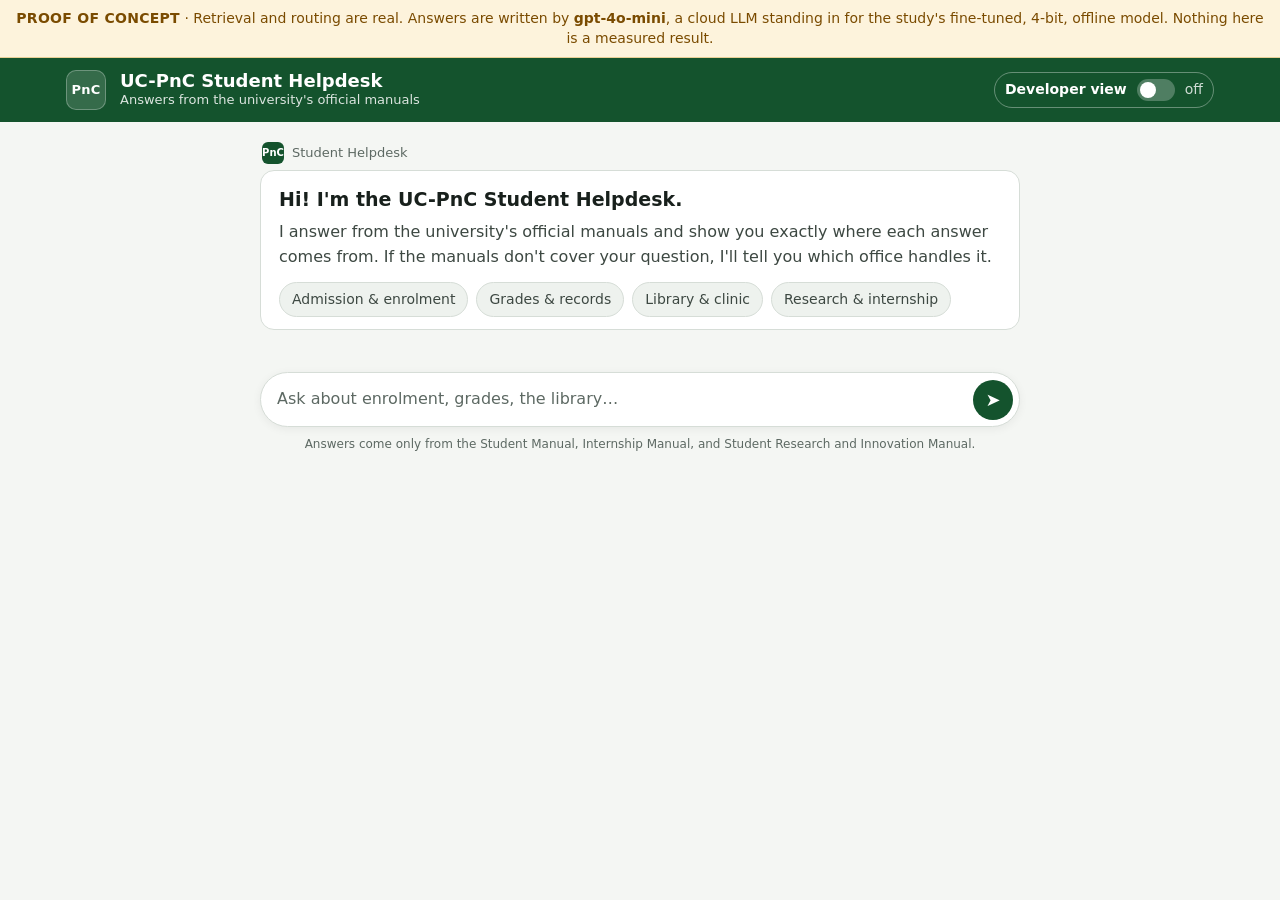
==== web/index.html @ b549a9b1 "update" ====
<!doctype html>
<html lang="en">
<head>
<meta charset="utf-8">
<meta name="viewport" content="width=device-width, initial-scale=1">
<title>UC-PnC Student Helpdesk — preview</title>
<link rel="stylesheet" href="styles.css">
<script src="app.js" defer></script>
</head>
<body>

<div class="banner" role="note"><strong>PROOF OF CONCEPT</strong> · Retrieval and routing are real. Answers are written by <b>gpt-4o-mini</b>, a cloud LLM standing in for the study's fine-tuned, 4-bit, offline model. Nothing here is a measured result.</div>

<header class="top">
  <div class="top-in">
    <div class="mark" aria-hidden="true">PnC</div>
    <div>
      <div class="brand-name">UC-PnC Student Helpdesk</div>
      <div class="brand-sub">Answers from the university's official manuals</div>
    </div>
    <div class="spacer"></div>
    <button type="button" id="devToggle" class="switch" aria-pressed="false"><span class="txt-long">Developer view</span><span class="txt-short">Dev</span><span class="knob" aria-hidden="true"></span><span class="state" aria-hidden="true"></span></button>
  </div>
</header>

<main>
  <div class="panel-note"><b>Developer view is on.</b> Every answer shows how it was made, which of the three paths it took, and the exact passages the model was given. Students see the same page without these panels. <span id="genStatus"></span></div>

  <div class="convo" id="convo" aria-live="polite">
    <div class="welcome">
      <div class="who"><span class="dot" aria-hidden="true">PnC</span>Student Helpdesk</div>
      <div class="card">
        <h2>Hi! I'm the UC-PnC Student Helpdesk.</h2>
        <p>I answer from the university's official manuals and show you exactly where each answer comes from. If the manuals don't cover your question, I'll tell you which office handles it.</p>
        <div class="chips" data-topics></div>
      </div>
    </div>
    <noscript><div class="card err"><p class="lead">This page needs JavaScript.</p></div></noscript>
  </div>
</main>

<div class="dock">
  <div class="dock-in">
    <div class="demo-strip" id="demoStrip">
      <div class="hdr">Demo questions by expected path. Click one to ask it.</div>
    </div>
    <form class="composer" id="composer" autocomplete="off">
      <input type="text" id="q" maxlength="500" placeholder="Ask about enrolment, grades, the library…" aria-label="Your question">
      <button class="send" id="send" type="submit" aria-label="Send">➤</button>
    </form>
    <p class="hint">Answers come only from the Student Manual, Internship Manual, and Student Research and Innovation Manual.</p>
  </div>
</div>

<dialog class="modal" id="modal" aria-labelledby="modalTitle">
  <div class="modal-head">
    <h2 id="modalTitle">What the model was given</h2>
    <button type="button" class="btn" id="modalClose">Close</button>
  </div>
  <div class="modal-body" id="modalBody"></div>
</dialog>

</body>
</html>
---- web/styles.css ----
/* UC-PnC Student Helpdesk — routing demo (proof of concept).
   No web fonts: the page must work without internet (the answer generator is
   the only part that needs a network, and only while it is a hosted stand-in).
   Developer view = body.dev, toggled by app.js.

   The three answer cards differ in THREE ways, so they survive a grayscale
   screenshot or a washed-out projector:
     Path A  solid left edge   + quoted passage block   + source line
     Path B  dashed left edge  + office cards           + "couldn't find" line
     Path C  no edge           + plain message          + topic buttons       */

:root {
  --bg: #f4f6f3;
  --surface: #ffffff;
  --surface-2: #eef2ee;
  --ink: #18201c;
  --ink-2: #3d4842;
  --muted: #5d6963;
  --hair: #d6ddd7;
  --brand: #14532d;
  --brand-ink: #ffffff;
  --brand-wash: #e3efe6;
  --user: #14532d;
  --user-ink: #ffffff;
  --path-a: #0f766e;
  --path-a-wash: #e3f3f1;
  --path-b: #b45309;
  --path-b-wash: #fbf0e3;
  --path-c: #5b6470;
  --path-c-wash: #eef0f3;
  --warn: #7a4b00;
  --warn-wash: #fdf3dc;
  --warn-hair: #e8cf95;
  --trace-bg: #f7f9fb;
  --ok: #166534;
  --no: #9a3412;
  --focus: #2563eb;
  --radius: 14px;
  --mono: ui-monospace, "Cascadia Mono", "Consolas", "SFMono-Regular", Menlo, monospace;
  --sans: "Segoe UI", system-ui, -apple-system, "Helvetica Neue", Arial, sans-serif;
  color-scheme: light;
}

@media (prefers-color-scheme: dark) {
  :root {
    --bg: #0e1311;
    --surface: #161d1a;
    --surface-2: #1d2622;
    --ink: #e5ece8;
    --ink-2: #c3cdc8;
    --muted: #93a19a;
    --hair: #2c3833;
    --brand: #1f6b3d;
    --brand-ink: #ffffff;
    --brand-wash: #1a2b21;
    --user: #1f6b3d;
    --user-ink: #ffffff;
    --path-a: #2cc2b1;
    --path-a-wash: #13302c;
    --path-b: #f0a13c;
    --path-b-wash: #33250f;
    --path-c: #a3adb8;
    --path-c-wash: #22282e;
    --warn: #f3c969;
    --warn-wash: #2a2210;
    --warn-hair: #5a4718;
    --trace-bg: #121816;
    --ok: #5fd08a;
    --no: #f59e6b;
    --focus: #7aa7ff;
    color-scheme: dark;
  }
}

* { box-sizing: border-box; }
html { -webkit-text-size-adjust: 100%; }
body {
  margin: 0;
  background: var(--bg);
  color: var(--ink);
  font: 16px/1.55 var(--sans);
}

/* Visually hidden but focusable: the checkbox toggles stay keyboard-usable. */
.sr {
  position: absolute; width: 1px; height: 1px; margin: -1px; padding: 0;
  overflow: hidden; clip: rect(0 0 0 0); white-space: nowrap; border: 0;
}

/* ---------------------------------------------------------------- banner */
.banner {
  background: var(--warn-wash);
  border-bottom: 1px solid var(--warn-hair);
  color: var(--warn);
  font-size: 14px;
  line-height: 1.45;
  padding: 8px 16px;
  text-align: center;
}
.banner strong { font-weight: 700; letter-spacing: .02em; }

/* ---------------------------------------------------------------- header */
.top {
  background: var(--brand);
  color: var(--brand-ink);
  position: sticky; top: 0; z-index: 5;
}
.top-in {
  max-width: 1180px; margin: 0 auto;
  display: flex; align-items: center; gap: 14px;
  padding: 12px 16px;
}
.mark {
  width: 40px; height: 40px; flex: none; border-radius: 10px;
  background: rgba(255,255,255,.14); border: 1px solid rgba(255,255,255,.28);
  display: grid; place-items: center;
  font-weight: 800; font-size: 13px; letter-spacing: .02em;
}
.brand-name { font-weight: 700; font-size: 18px; line-height: 1.2; }
.brand-sub { font-size: 13px; opacity: .85; line-height: 1.3; }
.spacer { flex: 1; }

.switch {
  display: inline-flex; align-items: center; gap: 10px;
  cursor: pointer; user-select: none;
  font-size: 14px; font-weight: 600;
  padding: 6px 10px; border-radius: 999px;
  border: 1px solid rgba(255,255,255,.35);
}
.switch .knob {
  width: 38px; height: 22px; border-radius: 999px; flex: none;
  background: rgba(255,255,255,.25); position: relative;
  transition: background .15s;
}
.switch .knob::after {
  content: ""; position: absolute; top: 3px; left: 3px;
  width: 16px; height: 16px; border-radius: 50%; background: #fff;
  transition: transform .15s;
}
body.dev .switch .knob { background: #f0a13c; }
body.dev .switch .knob::after { transform: translateX(16px); }
.switch:focus-visible { outline: 3px solid var(--focus); outline-offset: 2px; }
.switch .state::after { content: "off"; font-weight: 500; opacity: .8; }
body.dev .switch .state::after { content: "on"; opacity: 1; }

/* ---------------------------------------------------------------- panel notice */
.panel-note {
  display: none;
  max-width: 1180px; margin: 12px auto 0; padding: 10px 14px;
  border: 1px dashed var(--hair); border-radius: 10px;
  background: var(--surface); color: var(--ink-2); font-size: 14px;
}
body.dev .panel-note { display: block; }
.panel-note b { color: var(--ink); }

/* ---------------------------------------------------------------- conversation */
main { padding: 0 16px 24px; }
.convo {
  max-width: 760px; margin: 0 auto; padding-top: 20px;
  display: flex; flex-direction: column; gap: 18px;
}
body.dev .convo { max-width: 1180px; }

.turn-q { display: flex; justify-content: flex-end; }
.bubble-user {
  background: var(--user); color: var(--user-ink);
  padding: 10px 14px; border-radius: 18px 18px 4px 18px;
  max-width: min(82%, 560px);
}

.turn-a { display: grid; grid-template-columns: minmax(0, 1fr); gap: 12px; }
@media (min-width: 980px) {
  body.dev .turn-a { grid-template-columns: minmax(0, 1fr) minmax(0, 440px); align-items: start; }
}

.who {
  display: flex; align-items: center; gap: 8px;
  font-size: 13px; color: var(--muted); margin: 0 0 6px 2px;
}
.who .dot {
  width: 22px; height: 22px; border-radius: 6px; background: var(--brand);
  color: #fff; font-size: 10px; font-weight: 800; display: grid; place-items: center;
}

/* ---------------------------------------------------------------- cards */
.card {
  background: var(--surface);
  border: 1px solid var(--hair);
  border-radius: 4px var(--radius) var(--radius) 4px;
  padding: 14px 16px 12px 18px;
}
.card.a { border-left: 5px solid var(--path-a); }
.card.b { border-left: 5px dashed var(--path-b); }
.card.c { border-left: 1px solid var(--hair); border-radius: var(--radius); }

/* Path tag: hidden for students, shown in panel view. */
.tag {
  display: none;
  font: 700 12px/1 var(--mono); letter-spacing: .06em;
  padding: 5px 8px; border-radius: 6px; margin-bottom: 10px;
  width: fit-content;
}
body.dev .tag { display: inline-block; }
.card.a .tag { background: var(--path-a-wash); color: var(--path-a); }
.card.b .tag { background: var(--path-b-wash); color: var(--path-b); }
.card.c .tag { background: var(--path-c-wash); color: var(--path-c); }

.lead { margin: 0 0 10px; font-weight: 600; }
.card.a .lead { color: var(--path-a); }
.card.b .lead { color: var(--path-b); }

/* Path A: the quote */
.quote {
  margin: 0 0 12px; padding: 10px 14px;
  background: var(--path-a-wash); border-radius: 8px;
  font-size: 16px; color: var(--ink);
}
.quote p { margin: 0; }
.quote .ellipsis { color: var(--muted); }
.source {
  font-size: 14px; color: var(--ink-2);
  border-top: 1px solid var(--hair); padding-top: 10px; margin-top: 4px;
  display: grid; gap: 2px;
}
.source .doc { font-weight: 600; color: var(--ink); }
.source .id { font-family: var(--mono); font-size: 13px; color: var(--muted); }
.source .office::before { content: "Office: "; color: var(--muted); }

details.full { margin-top: 10px; }
details.full > summary, .how-label {
  cursor: pointer; font-size: 14px; font-weight: 600; color: var(--path-a);
  display: inline-flex; align-items: center; gap: 6px; list-style: none;
  border-radius: 6px; padding: 2px 4px; margin-left: -4px;
}
details.full > summary::-webkit-details-marker { display: none; }
details.full > summary::before { content: "▸"; font-size: 12px; }
details.full[open] > summary::before { content: "▾"; }
details.full > summary:focus-visible, .how-label:focus-visible, .btn:focus-visible, .chip:focus-visible { outline: 3px solid var(--focus); outline-offset: 2px; }
.passage {
  margin: 8px 0 0; padding: 12px 14px; border-radius: 8px;
  background: var(--surface-2); border: 1px solid var(--hair);
  font: 14px/1.6 var(--mono); white-space: pre-wrap; overflow-wrap: anywhere;
  max-height: 340px; overflow: auto; color: var(--ink-2);
}
.passage mark { background: var(--path-a-wash); color: inherit; outline: 1px solid var(--path-a); border-radius: 2px; }
.passage-note { font-size: 13px; color: var(--muted); margin: 6px 0 0; }

/* Path B: office cards */
.offices { display: grid; gap: 10px; margin: 0 0 10px; }
.office-card {
  border: 1px solid var(--hair); border-radius: 10px; padding: 10px 12px;
  background: var(--path-b-wash);
}
.office-card .name { font-weight: 700; color: var(--ink); }
.office-card .div { font-size: 14px; color: var(--ink-2); }
.office-card .does { font-size: 14px; color: var(--ink-2); margin: 6px 0 0; }
.office-card .does q { font-style: italic; }
.office-card .ref { font-size: 13px; color: var(--muted); }
.fine { font-size: 13px; color: var(--muted); margin: 0; }

/* Path C */
.card.c .msg { margin: 0 0 12px; color: var(--ink); }
.chips { display: flex; flex-wrap: wrap; gap: 8px; }
.chip {
  display: inline-block; font-size: 14px; padding: 6px 12px; border-radius: 999px;
  border: 1px solid var(--hair); background: var(--surface-2); color: var(--ink-2);
}
.badge {
  display: none; margin-top: 12px; width: fit-content;
  font: 700 13px/1 var(--mono); padding: 6px 10px; border-radius: 6px;
  border: 1px solid var(--path-c); color: var(--ink);
}
body.dev .badge { display: inline-block; }

/* ---------------------------------------------------------------- "How was this answered?" */
.how-row { margin-top: 10px; }
.how-label { color: var(--muted); }
.how-label::before { content: "▸"; font-size: 12px; }
.turn-a.open .how-label::before { content: "▾"; }
body.dev .how-row { display: none; }   /* developer view shows every trace */

.trace {
  display: none;
  background: var(--trace-bg); border: 1px solid var(--hair); border-radius: var(--radius);
  padding: 14px 16px; font-size: 14px; color: var(--ink-2);
}
.turn-a.open .trace { display: block; }
body.dev .trace { display: block; }
.trace h3 {
  margin: 0 0 10px; font-size: 13px; letter-spacing: .08em; text-transform: uppercase; color: var(--muted);
}
.steps { list-style: none; margin: 0; padding: 0; display: grid; gap: 10px; }
.step { display: grid; grid-template-columns: 26px minmax(0, 1fr); gap: 8px; }
.step .n {
  width: 22px; height: 22px; border-radius: 50%; border: 1.5px solid var(--hair);
  display: grid; place-items: center; font: 700 11px/1 var(--mono); color: var(--muted);
  background: var(--surface);
}
.step .t { font-weight: 600; color: var(--ink); }
.step .d { color: var(--ink-2); }
.step.skip .t, .step.skip .d { color: var(--muted); font-weight: 400; }
.kv { display: grid; grid-template-columns: minmax(0, 1fr) auto; gap: 2px 12px; margin-top: 4px; font-family: var(--mono); font-size: 13px; }
.kv .k { color: var(--ink-2); }
.kv .v { text-align: right; color: var(--ink); }
.toks { font-family: var(--mono); font-size: 13px; color: var(--ink); overflow-wrap: anywhere; }
.pass { color: var(--ok); font-weight: 700; }
.fail { color: var(--no); font-weight: 700; }
.tbd { color: var(--muted); font-style: italic; }
.gen { margin-top: 4px; display: grid; gap: 2px; }
.gen .full { color: var(--ink-2); }
.gen .now { color: var(--ink); font-weight: 600; }
.ids { font-family: var(--mono); font-size: 13px; }
.trace .foot { margin: 12px 0 0; padding-top: 10px; border-top: 1px solid var(--hair); font-size: 12px; color: var(--muted); }

/* ---------------------------------------------------------------- welcome */
.welcome .card { border-left: 1px solid var(--hair); border-radius: var(--radius); }
.welcome h2 { margin: 0 0 6px; font-size: 19px; }
.welcome p { margin: 0 0 12px; color: var(--ink-2); }

/* ---------------------------------------------------------------- composer + demo strip */
.dock {
  position: sticky; bottom: 0; z-index: 4;
  background: linear-gradient(to bottom, transparent, var(--bg) 22%);
  padding: 18px 16px 14px;
}
.dock-in { max-width: 760px; margin: 0 auto; }
body.dev .dock .dock-in { max-width: 1180px; }
/* In panel view the dock carries the demo strip and grows tall; pinned, it would
   cover the traces on a phone or projector crop. Let it scroll with the page. */
body.dev .dock { position: static; background: none; }
.demo-strip { display: none; margin-bottom: 10px; }
body.dev .demo-strip { display: block; }
.demo-strip .row { display: flex; flex-wrap: wrap; gap: 6px 8px; align-items: center; margin-top: 6px; }
.demo-strip .lbl { font: 700 12px/1 var(--mono); letter-spacing: .05em; width: 11.5em; flex: none; white-space: nowrap; }
.demo-strip .lbl.a { color: var(--path-a); }
.demo-strip .lbl.b { color: var(--path-b); }
.demo-strip .lbl.c { color: var(--path-c); }
.demo-strip .chip { font-size: 13px; padding: 4px 10px; background: var(--surface); }
.demo-strip .hdr { font-size: 12px; color: var(--muted); }
.composer {
  display: flex; gap: 8px; align-items: center;
  background: var(--surface); border: 1px solid var(--hair); border-radius: 999px;
  padding: 6px 6px 6px 16px; box-shadow: 0 2px 10px rgba(0,0,0,.06);
}
.composer input {
  flex: 1; min-width: 0; border: 0; background: transparent; color: var(--ink);
  font: inherit; padding: 8px 0;
}
.composer input::placeholder { color: var(--muted); }
.send {
  width: 40px; height: 40px; border-radius: 50%; border: 0; flex: none;
  background: var(--brand); color: #fff; font-size: 18px; opacity: .55;
}
.dock .hint { text-align: center; font-size: 12px; color: var(--muted); margin: 8px 0 0; }

/* ---------------------------------------------------------------- phone */
@media (max-width: 560px) {
  body { font-size: 15px; }
  .brand-sub { display: none; }
  .switch { padding: 5px 8px; font-size: 13px; gap: 6px; }
  .switch .txt-long { display: none; }
  .bubble-user { max-width: 90%; }
  .card { padding: 12px 12px 10px 14px; }
  .demo-strip .lbl { width: 100%; }
}
@media (min-width: 561px) { .switch .txt-short { display: none; } }

@media (prefers-reduced-motion: reduce) { * { transition: none !important; } }

/* ================================================================ live build */
button { font: inherit; }
.switch { background: transparent; color: inherit; }
.how-label { background: none; border: 0; }
.chip { cursor: default; }
button.chip { cursor: pointer; font: inherit; font-size: 14px; }
button.chip:hover { border-color: var(--brand); color: var(--ink); }
button.chip:disabled { opacity: .5; cursor: wait; }
.dev-only { display: none !important; }
body.dev .dev-only { display: revert !important; }

.answer p { margin: 0 0 8px; }
.answer p:last-child { margin-bottom: 0; }
.card.a .answer { margin-bottom: 12px; }
.sources { display: grid; gap: 10px; border-top: 1px solid var(--hair); padding-top: 10px; }
.sources h4 { margin: 0; font-size: 12px; letter-spacing: .08em; text-transform: uppercase; color: var(--muted); }
.src { font-size: 14px; color: var(--ink-2); display: grid; gap: 1px; }
.src .doc { font-weight: 600; color: var(--ink); }
.src .id { font-family: var(--mono); font-size: 12px; color: var(--muted); }
.src details.full { margin-top: 4px; }
.note-warn {
  margin: 10px 0 0; padding: 8px 10px; border-radius: 8px; font-size: 14px;
  background: var(--warn-wash); color: var(--warn); border: 1px solid var(--warn-hair);
}
.card.err { border-left: 5px solid var(--no); }
.card.err .lead { color: var(--no); }

.btn {
  display: inline-flex; align-items: center; gap: 6px; cursor: pointer;
  font-size: 13px; font-weight: 600; padding: 6px 12px; border-radius: 8px;
  border: 1px solid var(--hair); background: var(--surface); color: var(--ink);
}
.btn:hover { border-color: var(--brand); }
.card .btn.dev-only { margin-top: 12px; }
.trace .btn { margin-top: 12px; }

.typing { display: inline-flex; gap: 5px; padding: 6px 2px; }
.typing i { width: 8px; height: 8px; border-radius: 50%; background: var(--muted); animation: blink 1.2s infinite; }
.typing i:nth-child(2) { animation-delay: .2s; }
.typing i:nth-child(3) { animation-delay: .4s; }
@keyframes blink { 0%, 80%, 100% { opacity: .25; } 40% { opacity: 1; } }
.typing-label { font-size: 13px; color: var(--muted); margin-left: 8px; }

.composer button.send { cursor: pointer; opacity: 1; }
.composer button.send:disabled { opacity: .45; cursor: wait; }
.composer input:focus { outline: none; }          /* the whole pill shows focus instead */
.composer:focus-within { border-color: var(--brand); box-shadow: 0 0 0 3px var(--brand-wash); }

/* modal: the passages the model was given */
dialog.modal {
  width: min(920px, calc(100vw - 32px)); max-height: calc(100vh - 48px);
  padding: 0; border: 1px solid var(--hair); border-radius: var(--radius);
  background: var(--surface); color: var(--ink);
}
dialog.modal::backdrop { background: rgba(10, 15, 12, .55); }
.modal-head {
  position: sticky; top: 0; z-index: 1; display: flex; align-items: center; gap: 12px;
  padding: 14px 18px; background: var(--surface); border-bottom: 1px solid var(--hair);
}
.modal-head h2 { margin: 0; font-size: 17px; flex: 1; }
.modal-body { padding: 16px 18px 20px; display: grid; gap: 18px; }
.modal-body h3 { margin: 0 0 8px; font-size: 13px; letter-spacing: .08em; text-transform: uppercase; color: var(--muted); }
.modal-body .expl { margin: 0 0 8px; font-size: 14px; color: var(--ink-2); }
.pre {
  margin: 0; padding: 12px 14px; border-radius: 8px; background: var(--surface-2);
  border: 1px solid var(--hair); font: 13px/1.6 var(--mono); white-space: pre-wrap;
  overflow-wrap: anywhere; color: var(--ink);
}
.psg { border: 1px solid var(--hair); border-radius: 10px; overflow: hidden; }
.psg-head { padding: 10px 12px; background: var(--path-a-wash); display: grid; gap: 2px; }
.psg-head .h { font: 600 13px/1.4 var(--mono); color: var(--ink); overflow-wrap: anywhere; }
.psg-head .m { font-size: 12px; color: var(--ink-2); }
.psg-head .cited { color: var(--path-a); font-weight: 700; }
.psg .pre { border: 0; border-radius: 0; max-height: 320px; overflow: auto; }
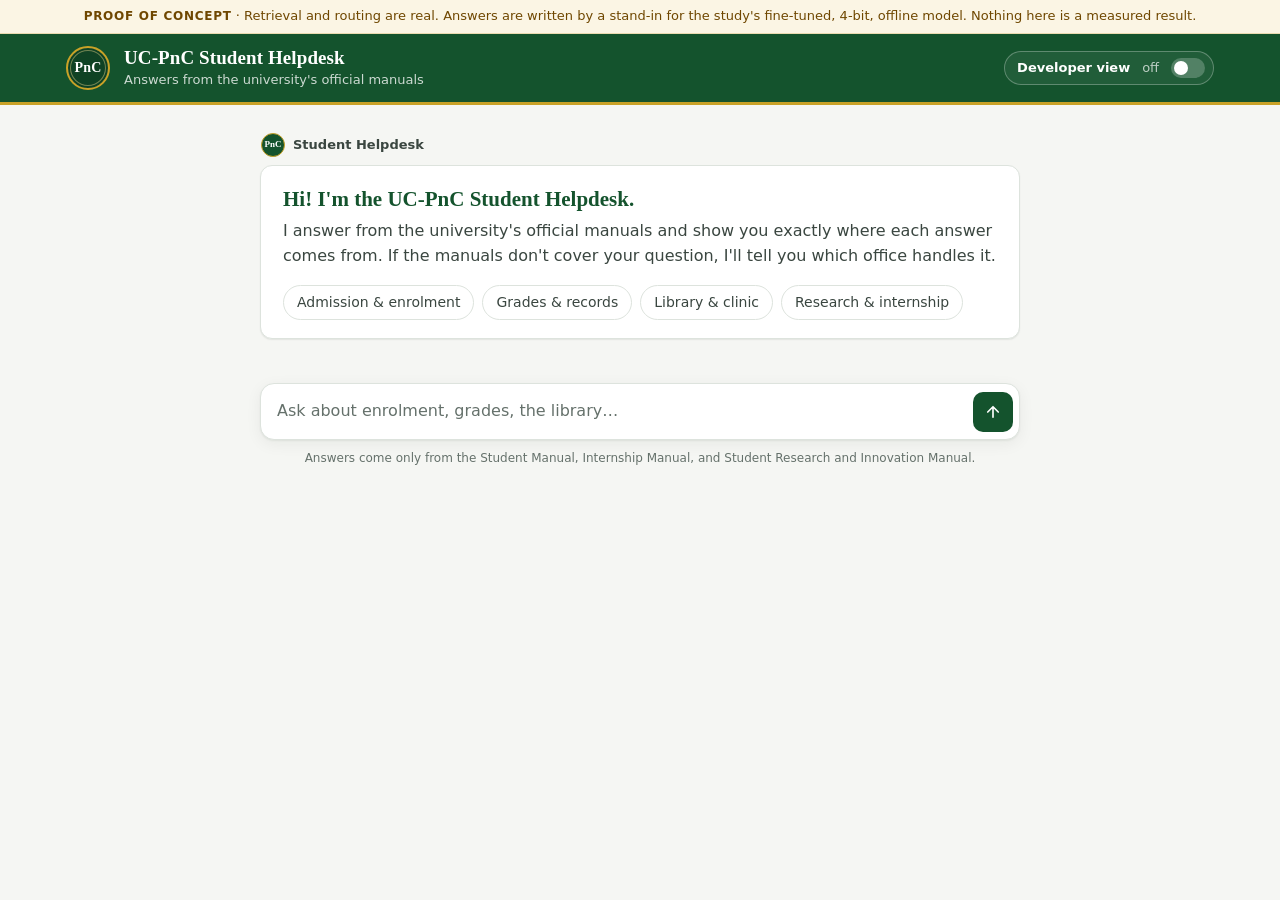
==== commit 8c24143b: "update" ====
--- a/web/index.html
+++ b/web/index.html
@@ -9,7 +9,7 @@
 </head>
 <body>
 
-<div class="banner" role="note"><strong>PROOF OF CONCEPT</strong> · Retrieval and routing are real. Answers are written by <b>gpt-4o-mini</b>, a cloud LLM standing in for the study's fine-tuned, 4-bit, offline model. Nothing here is a measured result.</div>
+<div class="banner" role="note"><strong>PROOF OF CONCEPT</strong> · Retrieval and routing are real. <span id="bannerGen">Answers are written by a stand-in for the study's fine-tuned, 4-bit, offline model. Nothing here is a measured result.</span></div>
 
 <header class="top">
   <div class="top-in">
@@ -46,7 +46,7 @@
     </div>
     <form class="composer" id="composer" autocomplete="off">
       <input type="text" id="q" maxlength="500" placeholder="Ask about enrolment, grades, the library…" aria-label="Your question">
-      <button class="send" id="send" type="submit" aria-label="Send">➤</button>
+      <button class="send" id="send" type="submit" aria-label="Send"><svg viewBox="0 0 24 24" fill="none" stroke="currentColor" stroke-width="2.2" stroke-linecap="round" stroke-linejoin="round" aria-hidden="true"><path d="M12 19V5M5 12l7-7 7 7"/></svg></button>
     </form>
     <p class="hint">Answers come only from the Student Manual, Internship Manual, and Student Research and Innovation Manual.</p>
   </div>
--- a/web/styles.css
+++ b/web/styles.css
@@ -1,58 +1,72 @@
 /* UC-PnC Student Helpdesk — routing demo (proof of concept).
    No web fonts: the page must work without internet (the answer generator is
    the only part that needs a network, and only while it is a hosted stand-in).
+   Headings use Cambria/Georgia, which ship with Windows and macOS.
    Developer view = body.dev, toggled by app.js.
 
-   The three answer cards differ in THREE ways, so they survive a grayscale
+   Colours: PnC green (unchanged) with the gold of the university seal used
+   only as a thin accent (header rule, seal ring, developer-view switch).
+
+   The three answer cards differ in more than colour, so they survive a grayscale
    screenshot or a washed-out projector:
-     Path A  solid left edge   + quoted passage block   + source line
-     Path B  dashed left edge  + office cards           + "couldn't find" line
-     Path C  no edge           + plain message          + topic buttons       */
+     Path A  solid left edge   + source list          + passage links
+     Path B  orange left edge  + office cards         + "couldn't find" line
+     Path C  no edge           + plain message        + topic buttons        */
 
 :root {
-  --bg: #f4f6f3;
+  --bg: #f5f6f3;
   --surface: #ffffff;
-  --surface-2: #eef2ee;
-  --ink: #18201c;
-  --ink-2: #3d4842;
-  --muted: #5d6963;
-  --hair: #d6ddd7;
+  --surface-2: #f0f3ef;
+  --ink: #17201b;
+  --ink-2: #3a4640;
+  --muted: #65716b;
+  --hair: #dde3dd;
+  --hair-2: #e9ede9;
   --brand: #14532d;
+  --brand-2: #0f4224;
   --brand-ink: #ffffff;
-  --brand-wash: #e3efe6;
+  --brand-wash: #e4efe7;
+  --gold: #c9a227;
+  --gold-soft: #e9d48a;
   --user: #14532d;
   --user-ink: #ffffff;
   --path-a: #0f766e;
-  --path-a-wash: #e3f3f1;
+  --path-a-wash: #e5f3f1;
   --path-b: #b45309;
-  --path-b-wash: #fbf0e3;
+  --path-b-wash: #fcf3e8;
   --path-c: #5b6470;
   --path-c-wash: #eef0f3;
-  --warn: #7a4b00;
-  --warn-wash: #fdf3dc;
-  --warn-hair: #e8cf95;
-  --trace-bg: #f7f9fb;
+  --warn: #6f4700;
+  --warn-wash: #fbf5e4;
+  --warn-hair: #eadbb0;
+  --trace-bg: #fafbf9;
   --ok: #166534;
   --no: #9a3412;
   --focus: #2563eb;
-  --radius: 14px;
+  --radius: 12px;
+  --shadow: 0 1px 2px rgba(16, 32, 22, .05), 0 1px 1px rgba(16, 32, 22, .03);
   --mono: ui-monospace, "Cascadia Mono", "Consolas", "SFMono-Regular", Menlo, monospace;
   --sans: "Segoe UI", system-ui, -apple-system, "Helvetica Neue", Arial, sans-serif;
+  --serif: Cambria, Georgia, "Times New Roman", serif;
   color-scheme: light;
 }
 
 @media (prefers-color-scheme: dark) {
   :root {
     --bg: #0e1311;
-    --surface: #161d1a;
-    --surface-2: #1d2622;
-    --ink: #e5ece8;
+    --surface: #151c19;
+    --surface-2: #1b2420;
+    --ink: #e6ece9;
     --ink-2: #c3cdc8;
     --muted: #93a19a;
-    --hair: #2c3833;
-    --brand: #1f6b3d;
+    --hair: #2a3531;
+    --hair-2: #222c28;
+    --brand: #17522f;
+    --brand-2: #103d23;
     --brand-ink: #ffffff;
     --brand-wash: #1a2b21;
+    --gold: #d4ae3c;
+    --gold-soft: #8a7430;
     --user: #1f6b3d;
     --user-ink: #ffffff;
     --path-a: #2cc2b1;
@@ -62,12 +76,13 @@
     --path-c: #a3adb8;
     --path-c-wash: #22282e;
     --warn: #f3c969;
-    --warn-wash: #2a2210;
-    --warn-hair: #5a4718;
+    --warn-wash: #241e0f;
+    --warn-hair: #4d3e17;
     --trace-bg: #121816;
     --ok: #5fd08a;
     --no: #f59e6b;
     --focus: #7aa7ff;
+    --shadow: none;
     color-scheme: dark;
   }
 }
@@ -79,30 +94,27 @@
   background: var(--bg);
   color: var(--ink);
   font: 16px/1.55 var(--sans);
-}
-
-/* Visually hidden but focusable: the checkbox toggles stay keyboard-usable. */
-.sr {
-  position: absolute; width: 1px; height: 1px; margin: -1px; padding: 0;
-  overflow: hidden; clip: rect(0 0 0 0); white-space: nowrap; border: 0;
-}
+  -webkit-font-smoothing: antialiased;
+}
+button { font: inherit; }
 
 /* ---------------------------------------------------------------- banner */
 .banner {
   background: var(--warn-wash);
   border-bottom: 1px solid var(--warn-hair);
   color: var(--warn);
-  font-size: 14px;
+  font-size: 13px;
   line-height: 1.45;
-  padding: 8px 16px;
+  padding: 7px 16px;
   text-align: center;
 }
-.banner strong { font-weight: 700; letter-spacing: .02em; }
+.banner strong { font-weight: 700; letter-spacing: .06em; font-size: 12px; }
 
 /* ---------------------------------------------------------------- header */
 .top {
   background: var(--brand);
   color: var(--brand-ink);
+  border-bottom: 3px solid var(--gold);
   position: sticky; top: 0; z-index: 5;
 }
 .top-in {
@@ -110,61 +122,72 @@
   display: flex; align-items: center; gap: 14px;
   padding: 12px 16px;
 }
+/* Text seal until the official logo file is supplied (parked in SPRINTS.md). */
 .mark {
-  width: 40px; height: 40px; flex: none; border-radius: 10px;
-  background: rgba(255,255,255,.14); border: 1px solid rgba(255,255,255,.28);
+  width: 44px; height: 44px; flex: none; border-radius: 50%;
+  background: var(--brand-2);
+  border: 2px solid var(--gold);
+  box-shadow: inset 0 0 0 2px var(--brand-2), inset 0 0 0 3px rgba(233, 212, 138, .45);
   display: grid; place-items: center;
-  font-weight: 800; font-size: 13px; letter-spacing: .02em;
-}
-.brand-name { font-weight: 700; font-size: 18px; line-height: 1.2; }
-.brand-sub { font-size: 13px; opacity: .85; line-height: 1.3; }
+  font: 700 14px/1 var(--serif); letter-spacing: .01em; color: #fff;
+}
+.brand-name { font: 700 19px/1.2 var(--serif); letter-spacing: .005em; }
+.brand-sub { font-size: 13px; color: rgba(255, 255, 255, .78); line-height: 1.35; margin-top: 1px; }
 .spacer { flex: 1; }
 
 .switch {
   display: inline-flex; align-items: center; gap: 10px;
   cursor: pointer; user-select: none;
-  font-size: 14px; font-weight: 600;
-  padding: 6px 10px; border-radius: 999px;
-  border: 1px solid rgba(255,255,255,.35);
-}
+  font-size: 13px; font-weight: 600;
+  padding: 6px 8px 6px 12px; border-radius: 999px;
+  border: 1px solid rgba(255, 255, 255, .28);
+  background: rgba(255, 255, 255, .06); color: inherit;
+  transition: background .15s, border-color .15s;
+}
+.switch:hover { background: rgba(255, 255, 255, .12); border-color: rgba(255, 255, 255, .45); }
 .switch .knob {
-  width: 38px; height: 22px; border-radius: 999px; flex: none;
-  background: rgba(255,255,255,.25); position: relative;
+  order: 3;
+  width: 34px; height: 20px; border-radius: 999px; flex: none;
+  background: rgba(255, 255, 255, .22); position: relative;
   transition: background .15s;
 }
 .switch .knob::after {
   content: ""; position: absolute; top: 3px; left: 3px;
-  width: 16px; height: 16px; border-radius: 50%; background: #fff;
+  width: 14px; height: 14px; border-radius: 50%; background: #fff;
   transition: transform .15s;
 }
-body.dev .switch .knob { background: #f0a13c; }
-body.dev .switch .knob::after { transform: translateX(16px); }
+body.dev .switch { border-color: var(--gold-soft); }
+body.dev .switch .knob { background: var(--gold); }
+body.dev .switch .knob::after { transform: translateX(14px); }
 .switch:focus-visible { outline: 3px solid var(--focus); outline-offset: 2px; }
-.switch .state::after { content: "off"; font-weight: 500; opacity: .8; }
+.switch .state { order: 2; min-width: 1.6em; }
+.switch .state::after { content: "off"; font-weight: 500; opacity: .7; }
 body.dev .switch .state::after { content: "on"; opacity: 1; }
 
-/* ---------------------------------------------------------------- panel notice */
+/* ---------------------------------------------------------------- developer notice */
 .panel-note {
   display: none;
-  max-width: 1180px; margin: 12px auto 0; padding: 10px 14px;
-  border: 1px dashed var(--hair); border-radius: 10px;
+  max-width: 1180px; margin: 16px auto 0; padding: 10px 14px 10px 16px;
+  border: 1px solid var(--hair); border-left: 3px solid var(--gold);
+  border-radius: 8px;
   background: var(--surface); color: var(--ink-2); font-size: 14px;
 }
 body.dev .panel-note { display: block; }
 .panel-note b { color: var(--ink); }
+#genStatus { color: var(--muted); }
 
 /* ---------------------------------------------------------------- conversation */
 main { padding: 0 16px 24px; }
 .convo {
-  max-width: 760px; margin: 0 auto; padding-top: 20px;
-  display: flex; flex-direction: column; gap: 18px;
+  max-width: 760px; margin: 0 auto; padding-top: 28px;
+  display: flex; flex-direction: column; gap: 22px;
 }
 body.dev .convo { max-width: 1180px; }
 
 .turn-q { display: flex; justify-content: flex-end; }
 .bubble-user {
   background: var(--user); color: var(--user-ink);
-  padding: 10px 14px; border-radius: 18px 18px 4px 18px;
+  padding: 10px 15px; border-radius: 14px 14px 4px 14px;
   max-width: min(82%, 560px);
 }
 
@@ -175,29 +198,31 @@
 
 .who {
   display: flex; align-items: center; gap: 8px;
-  font-size: 13px; color: var(--muted); margin: 0 0 6px 2px;
+  font-size: 13px; font-weight: 600; color: var(--ink-2); margin: 0 0 8px 1px;
 }
 .who .dot {
-  width: 22px; height: 22px; border-radius: 6px; background: var(--brand);
-  color: #fff; font-size: 10px; font-weight: 800; display: grid; place-items: center;
+  width: 24px; height: 24px; border-radius: 50%; flex: none;
+  background: var(--brand); border: 1.5px solid var(--gold);
+  color: #fff; font: 700 9px/1 var(--serif); display: grid; place-items: center;
 }
 
 /* ---------------------------------------------------------------- cards */
 .card {
   background: var(--surface);
   border: 1px solid var(--hair);
-  border-radius: 4px var(--radius) var(--radius) 4px;
-  padding: 14px 16px 12px 18px;
-}
-.card.a { border-left: 5px solid var(--path-a); }
-.card.b { border-left: 5px dashed var(--path-b); }
-.card.c { border-left: 1px solid var(--hair); border-radius: var(--radius); }
-
-/* Path tag: hidden for students, shown in panel view. */
+  border-radius: var(--radius);
+  box-shadow: var(--shadow);
+  padding: 16px 18px 14px;
+}
+.card.a { border-left: 4px solid var(--path-a); border-radius: 6px var(--radius) var(--radius) 6px; }
+.card.b { border-left: 4px solid var(--path-b); border-radius: 6px var(--radius) var(--radius) 6px; }
+.card.c { border-left: 1px solid var(--hair); }
+
+/* Path tag: hidden for students, shown in developer view. */
 .tag {
   display: none;
-  font: 700 12px/1 var(--mono); letter-spacing: .06em;
-  padding: 5px 8px; border-radius: 6px; margin-bottom: 10px;
+  font: 700 11px/1 var(--mono); letter-spacing: .07em;
+  padding: 5px 8px; border-radius: 5px; margin-bottom: 12px;
   width: fit-content;
 }
 body.dev .tag { display: inline-block; }
@@ -205,239 +230,275 @@
 .card.b .tag { background: var(--path-b-wash); color: var(--path-b); }
 .card.c .tag { background: var(--path-c-wash); color: var(--path-c); }
 
-.lead { margin: 0 0 10px; font-weight: 600; }
+.lead { margin: 0 0 8px; font-weight: 600; }
 .card.a .lead { color: var(--path-a); }
 .card.b .lead { color: var(--path-b); }
-
-/* Path A: the quote */
-.quote {
-  margin: 0 0 12px; padding: 10px 14px;
-  background: var(--path-a-wash); border-radius: 8px;
-  font-size: 16px; color: var(--ink);
-}
-.quote p { margin: 0; }
-.quote .ellipsis { color: var(--muted); }
-.source {
-  font-size: 14px; color: var(--ink-2);
-  border-top: 1px solid var(--hair); padding-top: 10px; margin-top: 4px;
-  display: grid; gap: 2px;
-}
-.source .doc { font-weight: 600; color: var(--ink); }
-.source .id { font-family: var(--mono); font-size: 13px; color: var(--muted); }
-.source .office::before { content: "Office: "; color: var(--muted); }
-
-details.full { margin-top: 10px; }
+.fine { font-size: 13px; color: var(--muted); margin: 0; }
+
+/* Path A */
+.answer p { margin: 0 0 10px; }
+.answer p:last-child { margin-bottom: 0; }
+.answer ol { margin: 0 0 10px; padding-left: 1.6em; display: grid; gap: 4px; }
+.answer ol:last-child { margin-bottom: 0; }
+.answer li { padding-left: 2px; }
+.answer li::marker { color: var(--path-a); font-weight: 600; }
+.card.a .answer { margin-bottom: 14px; }
+.sources { display: grid; gap: 12px; border-top: 1px solid var(--hair-2); padding-top: 12px; }
+.sources h4 {
+  margin: 0; font-size: 11px; font-weight: 700; letter-spacing: .1em;
+  text-transform: uppercase; color: var(--muted);
+}
+.src {
+  font-size: 14px; color: var(--ink-2); display: grid; gap: 1px;
+  padding-left: 12px; border-left: 2px solid var(--path-a-wash);
+}
+.src .doc { font-weight: 600; color: var(--ink); }
+.src .office::before { content: "Office: "; color: var(--muted); }
+.src .id { font-family: var(--mono); font-size: 12px; color: var(--muted); }
+.src details.full { margin-top: 4px; }
+
 details.full > summary, .how-label {
-  cursor: pointer; font-size: 14px; font-weight: 600; color: var(--path-a);
+  cursor: pointer; font-size: 13px; font-weight: 600; color: var(--path-a);
   display: inline-flex; align-items: center; gap: 6px; list-style: none;
   border-radius: 6px; padding: 2px 4px; margin-left: -4px;
 }
 details.full > summary::-webkit-details-marker { display: none; }
-details.full > summary::before { content: "▸"; font-size: 12px; }
-details.full[open] > summary::before { content: "▾"; }
-details.full > summary:focus-visible, .how-label:focus-visible, .btn:focus-visible, .chip:focus-visible { outline: 3px solid var(--focus); outline-offset: 2px; }
+details.full > summary::before, .how-label::before {
+  content: ""; width: 6px; height: 6px; flex: none;
+  border-right: 1.5px solid currentColor; border-bottom: 1.5px solid currentColor;
+  transform: rotate(-45deg); transition: transform .15s; margin-right: 2px;
+}
+details.full[open] > summary::before, .turn-a.open .how-label::before { transform: rotate(45deg); }
+details.full > summary:hover, .how-label:hover { text-decoration: underline; text-underline-offset: 3px; }
+details.full > summary:focus-visible, .how-label:focus-visible, .btn:focus-visible, .chip:focus-visible {
+  outline: 3px solid var(--focus); outline-offset: 2px;
+}
 .passage {
   margin: 8px 0 0; padding: 12px 14px; border-radius: 8px;
-  background: var(--surface-2); border: 1px solid var(--hair);
-  font: 14px/1.6 var(--mono); white-space: pre-wrap; overflow-wrap: anywhere;
+  background: var(--surface-2); border: 1px solid var(--hair-2);
+  font: 13px/1.65 var(--mono); white-space: pre-wrap; overflow-wrap: anywhere;
   max-height: 340px; overflow: auto; color: var(--ink-2);
 }
-.passage mark { background: var(--path-a-wash); color: inherit; outline: 1px solid var(--path-a); border-radius: 2px; }
-.passage-note { font-size: 13px; color: var(--muted); margin: 6px 0 0; }
+.card.err { border-left: 4px solid var(--no); border-radius: 6px var(--radius) var(--radius) 6px; }
+.card.err .lead { color: var(--no); }
 
 /* Path B: office cards */
-.offices { display: grid; gap: 10px; margin: 0 0 10px; }
+.offices { display: grid; gap: 10px; margin: 0 0 12px; }
 .office-card {
-  border: 1px solid var(--hair); border-radius: 10px; padding: 10px 12px;
+  border: 1px solid var(--hair); border-radius: 10px; padding: 12px 14px;
   background: var(--path-b-wash);
 }
 .office-card .name { font-weight: 700; color: var(--ink); }
-.office-card .div { font-size: 14px; color: var(--ink-2); }
-.office-card .does { font-size: 14px; color: var(--ink-2); margin: 6px 0 0; }
+.office-card .div { font-size: 13px; color: var(--ink-2); }
+.office-card .does { font-size: 14px; color: var(--ink-2); margin: 6px 0 4px; }
 .office-card .does q { font-style: italic; }
-.office-card .ref { font-size: 13px; color: var(--muted); }
-.fine { font-size: 13px; color: var(--muted); margin: 0; }
+.office-card .ref { font-size: 12px; color: var(--muted); }
 
 /* Path C */
-.card.c .msg { margin: 0 0 12px; color: var(--ink); }
+.card.c .msg { margin: 0 0 14px; color: var(--ink); }
 .chips { display: flex; flex-wrap: wrap; gap: 8px; }
 .chip {
-  display: inline-block; font-size: 14px; padding: 6px 12px; border-radius: 999px;
-  border: 1px solid var(--hair); background: var(--surface-2); color: var(--ink-2);
-}
+  display: inline-block; font-size: 14px; padding: 6px 13px; border-radius: 999px;
+  border: 1px solid var(--hair); background: var(--surface); color: var(--ink-2);
+  cursor: default; transition: border-color .15s, background .15s, color .15s;
+}
+button.chip { cursor: pointer; font: inherit; font-size: 14px; }
+button.chip:hover { border-color: var(--brand); background: var(--brand-wash); color: var(--ink); }
+button.chip:disabled { opacity: .5; cursor: wait; }
+.chips.split { flex-direction: column; align-items: flex-start; }
+.chips.split .chip { border-radius: 8px; text-align: left; }
 .badge {
-  display: none; margin-top: 12px; width: fit-content;
-  font: 700 13px/1 var(--mono); padding: 6px 10px; border-radius: 6px;
-  border: 1px solid var(--path-c); color: var(--ink);
+  display: none; margin-top: 14px; width: fit-content;
+  font: 600 12px/1 var(--mono); padding: 6px 9px; border-radius: 5px;
+  border: 1px solid var(--hair); background: var(--path-c-wash); color: var(--ink-2);
 }
 body.dev .badge { display: inline-block; }
+
+/* ---------------------------------------------------------------- welcome */
+.welcome .card { padding: 20px 22px 18px; }
+.welcome h2 {
+  margin: 0 0 6px; font: 700 21px/1.3 var(--serif); color: var(--brand);
+}
+.welcome p { margin: 0 0 16px; color: var(--ink-2); }
+@media (prefers-color-scheme: dark) { .welcome h2 { color: var(--ink); } }
 
 /* ---------------------------------------------------------------- "How was this answered?" */
 .how-row { margin-top: 10px; }
-.how-label { color: var(--muted); }
-.how-label::before { content: "▸"; font-size: 12px; }
-.turn-a.open .how-label::before { content: "▾"; }
+.how-label { color: var(--muted); background: none; border: 0; }
 body.dev .how-row { display: none; }   /* developer view shows every trace */
 
 .trace {
   display: none;
   background: var(--trace-bg); border: 1px solid var(--hair); border-radius: var(--radius);
-  padding: 14px 16px; font-size: 14px; color: var(--ink-2);
+  padding: 16px 18px; font-size: 14px; color: var(--ink-2);
 }
 .turn-a.open .trace { display: block; }
 body.dev .trace { display: block; }
 .trace h3 {
-  margin: 0 0 10px; font-size: 13px; letter-spacing: .08em; text-transform: uppercase; color: var(--muted);
-}
-.steps { list-style: none; margin: 0; padding: 0; display: grid; gap: 10px; }
-.step { display: grid; grid-template-columns: 26px minmax(0, 1fr); gap: 8px; }
+  margin: 0 0 14px; font-size: 11px; font-weight: 700; letter-spacing: .1em;
+  text-transform: uppercase; color: var(--muted);
+}
+.steps { list-style: none; margin: 0; padding: 0; display: grid; gap: 0; }
+.step {
+  display: grid; grid-template-columns: 24px minmax(0, 1fr); gap: 10px;
+  position: relative; padding-bottom: 14px;
+}
+.step:last-child { padding-bottom: 0; }
+.step:not(:last-child)::before {          /* the line joining the steps */
+  content: ""; position: absolute; left: 11px; top: 24px; bottom: 2px;
+  width: 1px; background: var(--hair);
+}
 .step .n {
-  width: 22px; height: 22px; border-radius: 50%; border: 1.5px solid var(--hair);
-  display: grid; place-items: center; font: 700 11px/1 var(--mono); color: var(--muted);
-  background: var(--surface);
-}
-.step .t { font-weight: 600; color: var(--ink); }
+  width: 24px; height: 24px; border-radius: 50%; border: 1px solid var(--hair);
+  display: grid; place-items: center; font: 700 11px/1 var(--mono); color: var(--ink-2);
+  background: var(--surface); position: relative;
+}
+.step .t { font-weight: 600; color: var(--ink); line-height: 24px; }
 .step .d { color: var(--ink-2); }
+.step.skip .n { color: var(--muted); border-style: dashed; }
 .step.skip .t, .step.skip .d { color: var(--muted); font-weight: 400; }
-.kv { display: grid; grid-template-columns: minmax(0, 1fr) auto; gap: 2px 12px; margin-top: 4px; font-family: var(--mono); font-size: 13px; }
+.kv {
+  display: grid; grid-template-columns: minmax(0, 1fr) auto; gap: 3px 12px;
+  margin-top: 6px; padding: 8px 10px; border-radius: 8px;
+  background: var(--surface); border: 1px solid var(--hair-2);
+  font-family: var(--mono); font-size: 12.5px;
+}
 .kv .k { color: var(--ink-2); }
 .kv .v { text-align: right; color: var(--ink); }
-.toks { font-family: var(--mono); font-size: 13px; color: var(--ink); overflow-wrap: anywhere; }
+.toks { font-family: var(--mono); font-size: 12.5px; color: var(--ink); overflow-wrap: anywhere; margin-top: 2px; }
 .pass { color: var(--ok); font-weight: 700; }
 .fail { color: var(--no); font-weight: 700; }
-.tbd { color: var(--muted); font-style: italic; }
-.gen { margin-top: 4px; display: grid; gap: 2px; }
-.gen .full { color: var(--ink-2); }
+.gen { margin-top: 2px; display: grid; gap: 2px; }
+.gen .full { color: var(--muted); }
 .gen .now { color: var(--ink); font-weight: 600; }
-.ids { font-family: var(--mono); font-size: 13px; }
-.trace .foot { margin: 12px 0 0; padding-top: 10px; border-top: 1px solid var(--hair); font-size: 12px; color: var(--muted); }
-
-/* ---------------------------------------------------------------- welcome */
-.welcome .card { border-left: 1px solid var(--hair); border-radius: var(--radius); }
-.welcome h2 { margin: 0 0 6px; font-size: 19px; }
-.welcome p { margin: 0 0 12px; color: var(--ink-2); }
+.ids { font-family: var(--mono); font-size: 12.5px; margin-top: 2px; }
+.trace .foot {
+  margin: 14px 0 0; padding-top: 12px; border-top: 1px solid var(--hair);
+  font-size: 12px; line-height: 1.5; color: var(--muted);
+}
+
+/* ---------------------------------------------------------------- buttons */
+.btn {
+  display: inline-flex; align-items: center; gap: 6px; cursor: pointer;
+  font-size: 13px; font-weight: 600; padding: 7px 12px; border-radius: 8px;
+  border: 1px solid var(--hair); background: var(--surface); color: var(--ink);
+  transition: border-color .15s, background .15s;
+}
+.btn:hover { border-color: var(--brand); background: var(--brand-wash); }
+.card .btn.dev-only { margin-top: 14px; }
+.trace .btn { margin-top: 14px; }
+.dev-only { display: none !important; }
+body.dev .dev-only { display: revert !important; }
+
+.typing { display: inline-flex; gap: 5px; padding: 6px 2px; }
+.typing i { width: 7px; height: 7px; border-radius: 50%; background: var(--brand); animation: blink 1.2s infinite; }
+.typing i:nth-child(2) { animation-delay: .2s; }
+.typing i:nth-child(3) { animation-delay: .4s; }
+@keyframes blink { 0%, 80%, 100% { opacity: .2; } 40% { opacity: 1; } }
+.typing-label { font-size: 13px; color: var(--muted); margin-left: 8px; }
 
 /* ---------------------------------------------------------------- composer + demo strip */
 .dock {
   position: sticky; bottom: 0; z-index: 4;
-  background: linear-gradient(to bottom, transparent, var(--bg) 22%);
-  padding: 18px 16px 14px;
+  background: linear-gradient(to bottom, rgba(245, 246, 243, 0), var(--bg) 28%);
+  padding: 20px 16px 14px;
+}
+@media (prefers-color-scheme: dark) {
+  .dock { background: linear-gradient(to bottom, rgba(14, 19, 17, 0), var(--bg) 28%); }
 }
 .dock-in { max-width: 760px; margin: 0 auto; }
 body.dev .dock .dock-in { max-width: 1180px; }
-/* In panel view the dock carries the demo strip and grows tall; pinned, it would
-   cover the traces on a phone or projector crop. Let it scroll with the page. */
+/* In developer view the dock carries the demo strip and grows tall; pinned, it
+   would cover the traces on a phone or projector crop. Let it scroll with the page. */
 body.dev .dock { position: static; background: none; }
-.demo-strip { display: none; margin-bottom: 10px; }
+
+.demo-strip {
+  display: none; margin-bottom: 12px; padding: 12px 14px;
+  background: var(--surface); border: 1px solid var(--hair); border-radius: var(--radius);
+}
 body.dev .demo-strip { display: block; }
+.demo-strip .hdr { font-size: 12px; color: var(--muted); margin-bottom: 4px; }
 .demo-strip .row { display: flex; flex-wrap: wrap; gap: 6px 8px; align-items: center; margin-top: 6px; }
-.demo-strip .lbl { font: 700 12px/1 var(--mono); letter-spacing: .05em; width: 11.5em; flex: none; white-space: nowrap; }
+.demo-strip .lbl { font: 700 11px/1 var(--mono); letter-spacing: .07em; width: 12em; flex: none; white-space: nowrap; }
 .demo-strip .lbl.a { color: var(--path-a); }
 .demo-strip .lbl.b { color: var(--path-b); }
 .demo-strip .lbl.c { color: var(--path-c); }
-.demo-strip .chip { font-size: 13px; padding: 4px 10px; background: var(--surface); }
-.demo-strip .hdr { font-size: 12px; color: var(--muted); }
+.demo-strip .chip { font-size: 13px; padding: 4px 11px; }
+
 .composer {
   display: flex; gap: 8px; align-items: center;
-  background: var(--surface); border: 1px solid var(--hair); border-radius: 999px;
-  padding: 6px 6px 6px 16px; box-shadow: 0 2px 10px rgba(0,0,0,.06);
-}
+  background: var(--surface); border: 1px solid var(--hair); border-radius: 14px;
+  padding: 6px 6px 6px 16px;
+  box-shadow: 0 1px 2px rgba(16, 32, 22, .06), 0 4px 16px rgba(16, 32, 22, .06);
+  transition: border-color .15s, box-shadow .15s;
+}
+.composer:focus-within { border-color: var(--brand); box-shadow: 0 0 0 3px var(--brand-wash); }
 .composer input {
   flex: 1; min-width: 0; border: 0; background: transparent; color: var(--ink);
-  font: inherit; padding: 8px 0;
-}
+  font: inherit; padding: 9px 0;
+}
+.composer input:focus { outline: none; }          /* the whole box shows focus instead */
 .composer input::placeholder { color: var(--muted); }
 .send {
-  width: 40px; height: 40px; border-radius: 50%; border: 0; flex: none;
-  background: var(--brand); color: #fff; font-size: 18px; opacity: .55;
-}
-.dock .hint { text-align: center; font-size: 12px; color: var(--muted); margin: 8px 0 0; }
-
-/* ---------------------------------------------------------------- phone */
-@media (max-width: 560px) {
-  body { font-size: 15px; }
-  .brand-sub { display: none; }
-  .switch { padding: 5px 8px; font-size: 13px; gap: 6px; }
-  .switch .txt-long { display: none; }
-  .bubble-user { max-width: 90%; }
-  .card { padding: 12px 12px 10px 14px; }
-  .demo-strip .lbl { width: 100%; }
-}
-@media (min-width: 561px) { .switch .txt-short { display: none; } }
-
-@media (prefers-reduced-motion: reduce) { * { transition: none !important; } }
-
-/* ================================================================ live build */
-button { font: inherit; }
-.switch { background: transparent; color: inherit; }
-.how-label { background: none; border: 0; }
-.chip { cursor: default; }
-button.chip { cursor: pointer; font: inherit; font-size: 14px; }
-button.chip:hover { border-color: var(--brand); color: var(--ink); }
-button.chip:disabled { opacity: .5; cursor: wait; }
-.dev-only { display: none !important; }
-body.dev .dev-only { display: revert !important; }
-
-.answer p { margin: 0 0 8px; }
-.answer p:last-child { margin-bottom: 0; }
-.card.a .answer { margin-bottom: 12px; }
-.sources { display: grid; gap: 10px; border-top: 1px solid var(--hair); padding-top: 10px; }
-.sources h4 { margin: 0; font-size: 12px; letter-spacing: .08em; text-transform: uppercase; color: var(--muted); }
-.src { font-size: 14px; color: var(--ink-2); display: grid; gap: 1px; }
-.src .doc { font-weight: 600; color: var(--ink); }
-.src .id { font-family: var(--mono); font-size: 12px; color: var(--muted); }
-.src details.full { margin-top: 4px; }
-.note-warn {
-  margin: 10px 0 0; padding: 8px 10px; border-radius: 8px; font-size: 14px;
-  background: var(--warn-wash); color: var(--warn); border: 1px solid var(--warn-hair);
-}
-.card.err { border-left: 5px solid var(--no); }
-.card.err .lead { color: var(--no); }
-
-.btn {
-  display: inline-flex; align-items: center; gap: 6px; cursor: pointer;
-  font-size: 13px; font-weight: 600; padding: 6px 12px; border-radius: 8px;
-  border: 1px solid var(--hair); background: var(--surface); color: var(--ink);
-}
-.btn:hover { border-color: var(--brand); }
-.card .btn.dev-only { margin-top: 12px; }
-.trace .btn { margin-top: 12px; }
-
-.typing { display: inline-flex; gap: 5px; padding: 6px 2px; }
-.typing i { width: 8px; height: 8px; border-radius: 50%; background: var(--muted); animation: blink 1.2s infinite; }
-.typing i:nth-child(2) { animation-delay: .2s; }
-.typing i:nth-child(3) { animation-delay: .4s; }
-@keyframes blink { 0%, 80%, 100% { opacity: .25; } 40% { opacity: 1; } }
-.typing-label { font-size: 13px; color: var(--muted); margin-left: 8px; }
-
-.composer button.send { cursor: pointer; opacity: 1; }
-.composer button.send:disabled { opacity: .45; cursor: wait; }
-.composer input:focus { outline: none; }          /* the whole pill shows focus instead */
-.composer:focus-within { border-color: var(--brand); box-shadow: 0 0 0 3px var(--brand-wash); }
-
-/* modal: the passages the model was given */
+  width: 40px; height: 40px; border-radius: 10px; border: 0; flex: none;
+  background: var(--brand); color: #fff; cursor: pointer;
+  display: grid; place-items: center; transition: background .15s;
+}
+.send svg { width: 18px; height: 18px; }
+.send:hover { background: var(--brand-2); }
+.send:focus-visible { outline: 3px solid var(--focus); outline-offset: 2px; }
+.send:disabled { opacity: .45; cursor: wait; }
+.dock .hint { text-align: center; font-size: 12px; color: var(--muted); margin: 9px 0 0; }
+
+/* ---------------------------------------------------------------- modal: the passages the model was given */
 dialog.modal {
   width: min(920px, calc(100vw - 32px)); max-height: calc(100vh - 48px);
   padding: 0; border: 1px solid var(--hair); border-radius: var(--radius);
   background: var(--surface); color: var(--ink);
-}
-dialog.modal::backdrop { background: rgba(10, 15, 12, .55); }
+  box-shadow: 0 20px 50px rgba(0, 0, 0, .25);
+}
+dialog.modal::backdrop { background: rgba(10, 20, 14, .55); }
 .modal-head {
   position: sticky; top: 0; z-index: 1; display: flex; align-items: center; gap: 12px;
-  padding: 14px 18px; background: var(--surface); border-bottom: 1px solid var(--hair);
-}
-.modal-head h2 { margin: 0; font-size: 17px; flex: 1; }
-.modal-body { padding: 16px 18px 20px; display: grid; gap: 18px; }
-.modal-body h3 { margin: 0 0 8px; font-size: 13px; letter-spacing: .08em; text-transform: uppercase; color: var(--muted); }
-.modal-body .expl { margin: 0 0 8px; font-size: 14px; color: var(--ink-2); }
+  padding: 14px 18px; background: var(--surface);
+  border-bottom: 1px solid var(--hair); box-shadow: inset 0 3px 0 var(--gold);
+}
+.modal-head h2 { margin: 0; font: 700 18px/1.3 var(--serif); flex: 1; }
+.modal-body { padding: 18px 18px 22px; display: grid; gap: 22px; }
+.modal-body h3 {
+  margin: 0 0 6px; font-size: 11px; font-weight: 700; letter-spacing: .1em;
+  text-transform: uppercase; color: var(--muted);
+}
+.modal-body .expl { margin: 0 0 10px; font-size: 14px; color: var(--ink-2); }
 .pre {
   margin: 0; padding: 12px 14px; border-radius: 8px; background: var(--surface-2);
-  border: 1px solid var(--hair); font: 13px/1.6 var(--mono); white-space: pre-wrap;
+  border: 1px solid var(--hair-2); font: 12.5px/1.65 var(--mono); white-space: pre-wrap;
   overflow-wrap: anywhere; color: var(--ink);
 }
 .psg { border: 1px solid var(--hair); border-radius: 10px; overflow: hidden; }
-.psg-head { padding: 10px 12px; background: var(--path-a-wash); display: grid; gap: 2px; }
-.psg-head .h { font: 600 13px/1.4 var(--mono); color: var(--ink); overflow-wrap: anywhere; }
+.psg-head {
+  padding: 10px 12px; background: var(--path-a-wash); display: grid; gap: 2px;
+  border-bottom: 1px solid var(--hair);
+}
+.psg-head .h { font: 600 12.5px/1.4 var(--mono); color: var(--ink); overflow-wrap: anywhere; }
 .psg-head .m { font-size: 12px; color: var(--ink-2); }
 .psg-head .cited { color: var(--path-a); font-weight: 700; }
 .psg .pre { border: 0; border-radius: 0; max-height: 320px; overflow: auto; }
+
+/* ---------------------------------------------------------------- phone */
+@media (max-width: 560px) {
+  body { font-size: 15px; }
+  .top-in { gap: 10px; padding: 10px 16px; }
+  .mark { width: 38px; height: 38px; font-size: 12px; }
+  .brand-name { font-size: 17px; }
+  .brand-sub { display: none; }
+  .switch { padding: 5px 6px 5px 10px; gap: 6px; }
+  .switch .txt-long { display: none; }
+  .bubble-user { max-width: 90%; }
+  .card { padding: 14px 14px 12px; }
+  .welcome .card { padding: 16px 16px 14px; }
+  .demo-strip .lbl { width: 100%; }
+}
+@media (min-width: 561px) { .switch .txt-short { display: none; } }
+
+@media (prefers-reduced-motion: reduce) { * { transition: none !important; animation: none !important; } }
